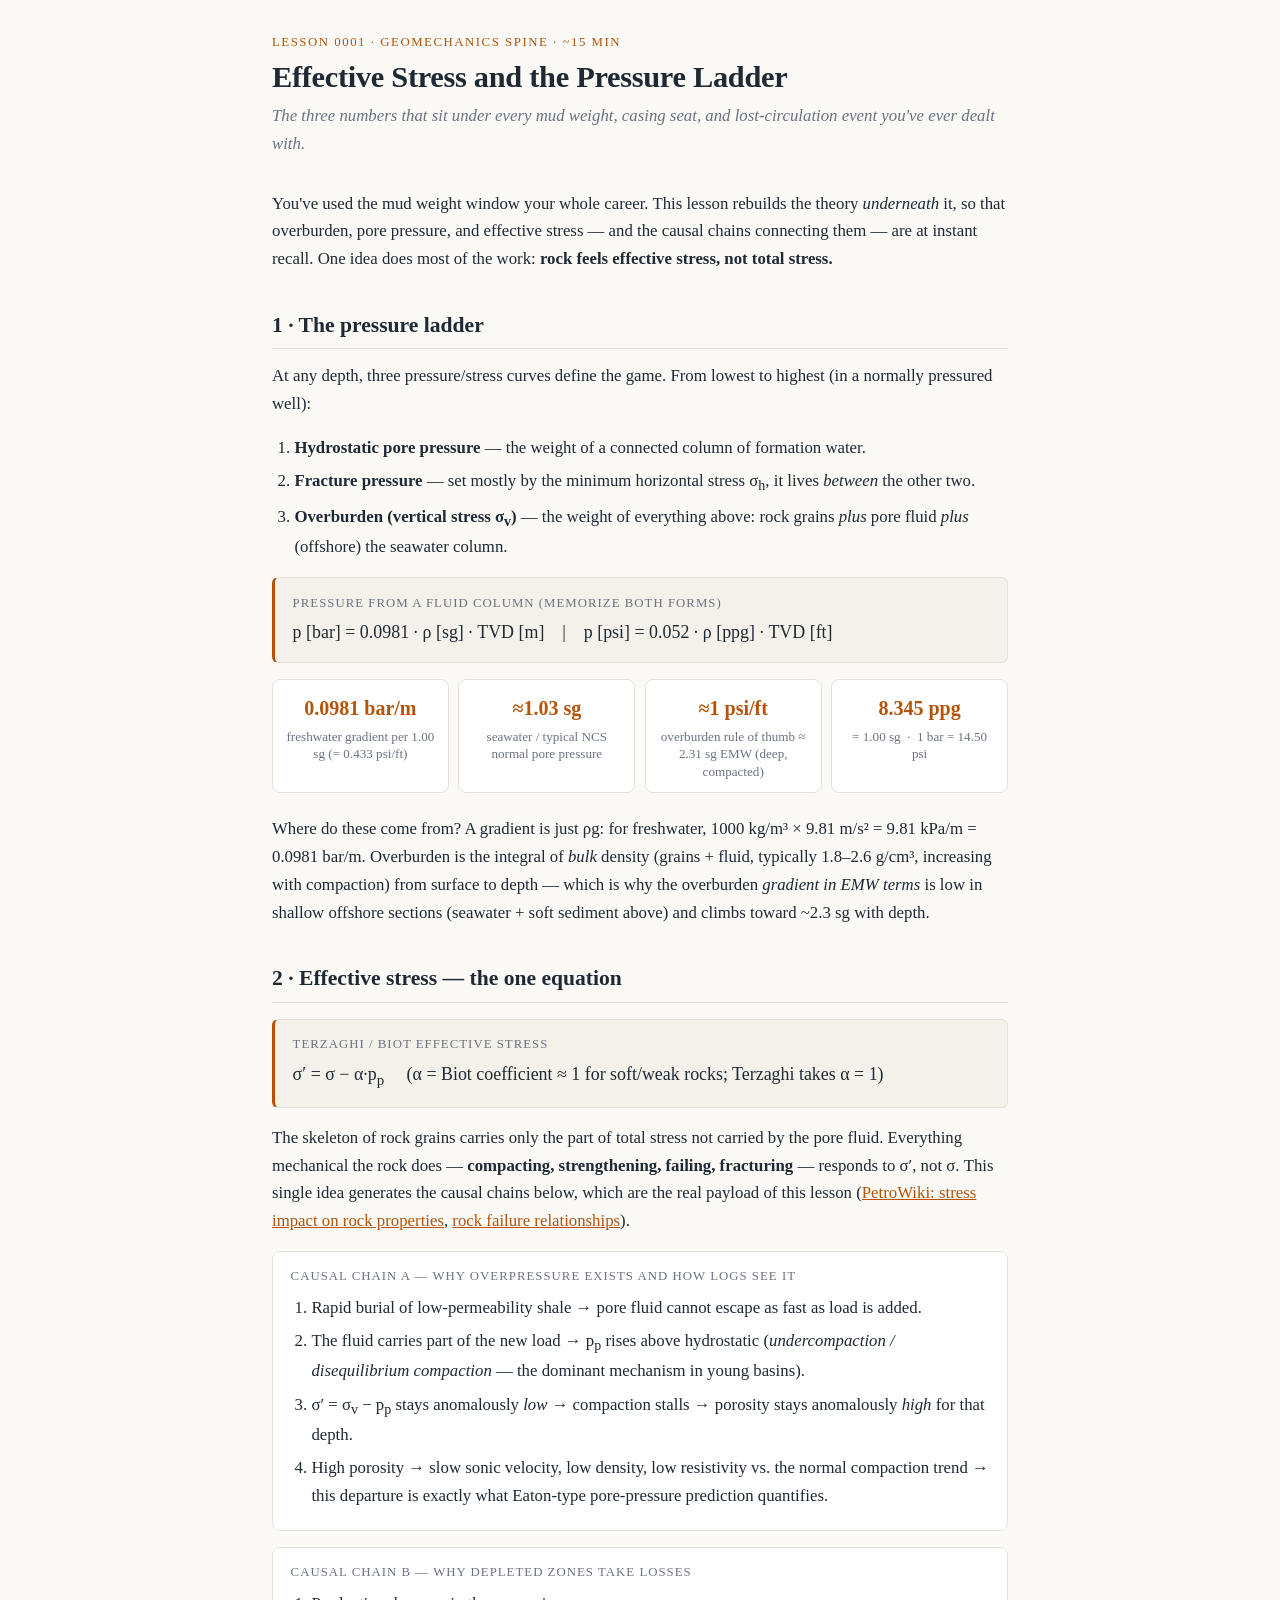
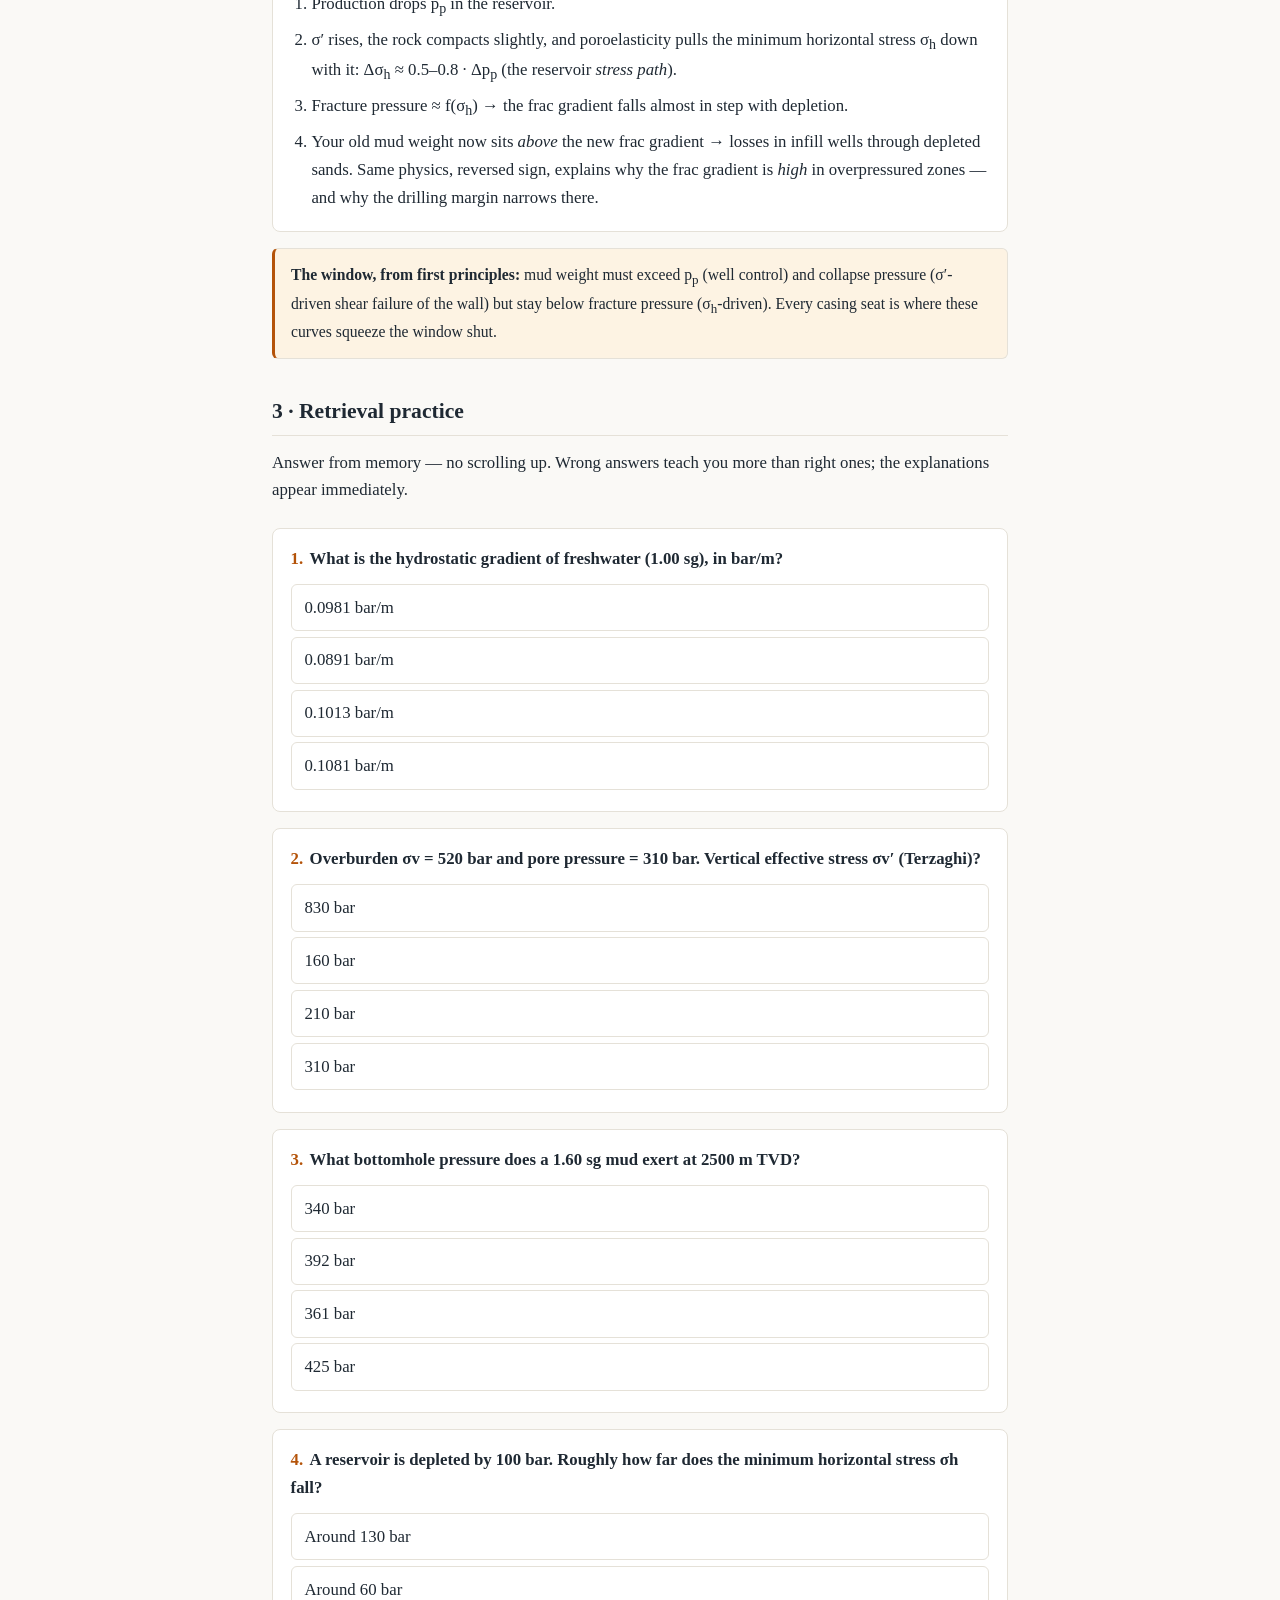
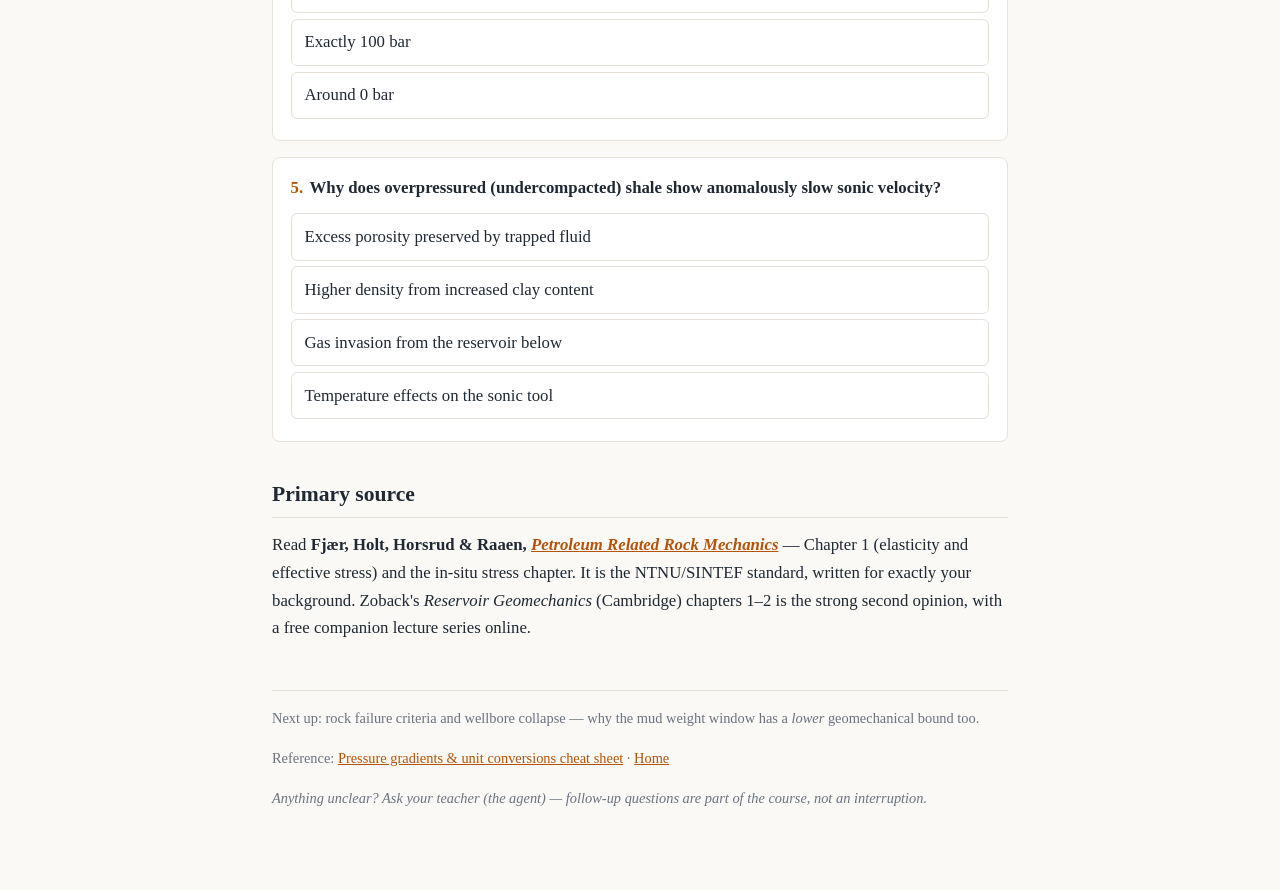
==== lessons/0001-effective-stress-and-the-pressure-ladder.html @ 8e3019ce "Session 1: mission, resources, first lesson (effective stress) + cheat sheet - MISSION.md: instant-r" ====
<!DOCTYPE html>
<html lang="en">
<head>
  <meta charset="UTF-8">
  <meta name="viewport" content="width=device-width, initial-scale=1.0">
  <title>Lesson 1 · Effective Stress and the Pressure Ladder</title>
  <link rel="stylesheet" href="../assets/course.css">
</head>
<body>
<main>
  <header class="lesson-header">
    <div class="kicker">Lesson 0001 · Geomechanics spine · ~15 min</div>
    <h1>Effective Stress and the Pressure Ladder</h1>
    <p class="subtitle">The three numbers that sit under every mud weight, casing seat, and lost-circulation event you've ever dealt with.</p>
  </header>

  <p>You've used the mud weight window your whole career. This lesson rebuilds
  the theory <em>underneath</em> it, so that overburden, pore pressure, and
  effective stress — and the causal chains connecting them — are at instant
  recall. One idea does most of the work: <strong>rock feels effective
  stress, not total stress.</strong></p>

  <h2>1 · The pressure ladder</h2>

  <p>At any depth, three pressure/stress curves define the game. From lowest
  to highest (in a normally pressured well):</p>

  <ol>
    <li><strong>Hydrostatic pore pressure</strong> — the weight of a connected
    column of formation water.</li>
    <li><strong>Fracture pressure</strong> — set mostly by the minimum
    horizontal stress σ<sub>h</sub>, it lives <em>between</em> the other two.</li>
    <li><strong>Overburden (vertical stress σ<sub>v</sub>)</strong> — the
    weight of everything above: rock grains <em>plus</em> pore fluid
    <em>plus</em> (offshore) the seawater column.</li>
  </ol>

  <div class="formula">
    <span class="label">Pressure from a fluid column (memorize both forms)</span>
    p [bar] = 0.0981 · ρ [sg] · TVD [m] &nbsp;&nbsp;&nbsp;|&nbsp;&nbsp;&nbsp; p [psi] = 0.052 · ρ [ppg] · TVD [ft]
  </div>

  <div class="key-numbers">
    <div class="key-number"><span class="value">0.0981 bar/m</span><span class="caption">freshwater gradient per 1.00 sg (= 0.433 psi/ft)</span></div>
    <div class="key-number"><span class="value">≈1.03 sg</span><span class="caption">seawater / typical NCS normal pore pressure</span></div>
    <div class="key-number"><span class="value">≈1 psi/ft</span><span class="caption">overburden rule of thumb ≈ 2.31 sg EMW (deep, compacted)</span></div>
    <div class="key-number"><span class="value">8.345 ppg</span><span class="caption">= 1.00 sg &nbsp;·&nbsp; 1 bar = 14.50 psi</span></div>
  </div>

  <p>Where do these come from? A gradient is just ρg: for freshwater,
  1000 kg/m³ × 9.81 m/s² = 9.81 kPa/m = 0.0981 bar/m. Overburden is the
  integral of <em>bulk</em> density (grains + fluid, typically 1.8–2.6 g/cm³,
  increasing with compaction) from surface to depth — which is why the
  overburden <em>gradient in EMW terms</em> is low in shallow offshore
  sections (seawater + soft sediment above) and climbs toward ~2.3 sg with
  depth.</p>

  <h2>2 · Effective stress — the one equation</h2>

  <div class="formula">
    <span class="label">Terzaghi / Biot effective stress</span>
    σ′ = σ − α·p<sub>p</sub> &nbsp;&nbsp;&nbsp; (α = Biot coefficient ≈ 1 for soft/weak rocks; Terzaghi takes α = 1)
  </div>

  <p>The skeleton of rock grains carries only the part of total stress not
  carried by the pore fluid. Everything mechanical the rock does —
  <strong>compacting, strengthening, failing, fracturing</strong> — responds
  to σ′, not σ. This single idea generates the causal chains below, which are
  the real payload of this lesson
  (<a href="https://petrowiki.spe.org/Stress_impact_on_rock_properties">PetroWiki:
  stress impact on rock properties</a>,
  <a href="https://petrowiki.spe.org/Rock_failure_relationships">rock failure
  relationships</a>).</p>

  <div class="chain">
    <div class="chain-title">Causal chain A — why overpressure exists and how logs see it</div>
    <ol>
      <li>Rapid burial of low-permeability shale → pore fluid cannot escape as fast as load is added.</li>
      <li>The fluid carries part of the new load → p<sub>p</sub> rises above hydrostatic (<em>undercompaction / disequilibrium compaction</em> — the dominant mechanism in young basins).</li>
      <li>σ′ = σ<sub>v</sub> − p<sub>p</sub> stays anomalously <em>low</em> → compaction stalls → porosity stays anomalously <em>high</em> for that depth.</li>
      <li>High porosity → slow sonic velocity, low density, low resistivity vs. the normal compaction trend → this departure is exactly what Eaton-type pore-pressure prediction quantifies.</li>
    </ol>
  </div>

  <div class="chain">
    <div class="chain-title">Causal chain B — why depleted zones take losses</div>
    <ol>
      <li>Production drops p<sub>p</sub> in the reservoir.</li>
      <li>σ′ rises, the rock compacts slightly, and poroelasticity pulls the minimum horizontal stress σ<sub>h</sub> down with it: Δσ<sub>h</sub> ≈ 0.5–0.8 · Δp<sub>p</sub> (the reservoir <em>stress path</em>).</li>
      <li>Fracture pressure ≈ f(σ<sub>h</sub>) → the frac gradient falls almost in step with depletion.</li>
      <li>Your old mud weight now sits <em>above</em> the new frac gradient → losses in infill wells through depleted sands. Same physics, reversed sign, explains why the frac gradient is <em>high</em> in overpressured zones — and why the drilling margin narrows there.</li>
    </ol>
  </div>

  <div class="callout">
    <strong>The window, from first principles:</strong> mud weight must exceed
    p<sub>p</sub> (well control) and collapse pressure (σ′-driven shear
    failure of the wall) but stay below fracture pressure (σ<sub>h</sub>-driven).
    Every casing seat is where these curves squeeze the window shut.
  </div>

  <h2>3 · Retrieval practice</h2>

  <p>Answer from memory — no scrolling up. Wrong answers teach you more than
  right ones; the explanations appear immediately.</p>

  <div id="quiz"></div>

  <h2>Primary source</h2>

  <p>Read <strong>Fjær, Holt, Horsrud &amp; Raaen,
  <a href="https://shop.elsevier.com/books/petroleum-related-rock-mechanics/fjaer/978-0-444-88913-3"><em>Petroleum
  Related Rock Mechanics</em></a></strong> — Chapter 1 (elasticity and
  effective stress) and the in-situ stress chapter. It is the NTNU/SINTEF
  standard, written for exactly your background. Zoback's
  <em>Reservoir Geomechanics</em> (Cambridge) chapters 1–2 is the strong
  second opinion, with a free companion lecture series online.</p>

  <footer class="lesson-footer">
    <p>Next up: rock failure criteria and wellbore collapse — why the mud
    weight window has a <em>lower</em> geomechanical bound too.</p>
    <p>Reference: <a href="../reference/0001-pressure-gradients-cheat-sheet.html">Pressure
    gradients &amp; unit conversions cheat sheet</a> ·
    <a href="../index.html">Home</a></p>
    <p><em>Anything unclear? Ask your teacher (the agent) — follow-up
    questions are part of the course, not an interruption.</em></p>
  </footer>
</main>

<script src="../assets/quiz.js"></script>
<script>
renderQuiz('quiz', [
  {
    q: 'What is the hydrostatic gradient of freshwater (1.00 sg), in bar/m?',
    options: ['0.0981 bar/m', '0.1081 bar/m', '0.0891 bar/m', '0.1013 bar/m'],
    answer: 0,
    explain: 'ρg = 1000 kg/m³ × 9.81 m/s² = 9.81 kPa/m = 0.0981 bar/m. Hence p [bar] = 0.0981 × sg × TVD [m]. (Field units: 0.433 psi/ft.)'
  },
  {
    q: 'Overburden σv = 520 bar and pore pressure = 310 bar. Vertical effective stress σv′ (Terzaghi)?',
    options: ['210 bar', '830 bar', '310 bar', '160 bar'],
    answer: 0,
    explain: 'σ′ = σ − pp = 520 − 310 = 210 bar. The grain skeleton carries only what the pore fluid does not.'
  },
  {
    q: 'What bottomhole pressure does a 1.60 sg mud exert at 2500 m TVD?',
    options: ['392 bar', '340 bar', '425 bar', '361 bar'],
    answer: 0,
    explain: '0.0981 × 1.60 × 2500 = 392 bar. Drill this multiplication until it is reflexive — it is the workhorse of every well-control and design calculation.'
  },
  {
    q: 'A reservoir is depleted by 100 bar. Roughly how far does the minimum horizontal stress σh fall?',
    options: ['Around 60 bar', 'Exactly 100 bar', 'Around 0 bar', 'Around 130 bar'],
    answer: 0,
    explain: 'The reservoir stress path gives Δσh ≈ 0.5–0.8 × Δpp, so ~50–80 bar — which is why frac gradients collapse in depleted sands and infill wells take losses.'
  },
  {
    q: 'Why does overpressured (undercompacted) shale show anomalously slow sonic velocity?',
    options: [
      'Excess porosity preserved by trapped fluid',
      'Higher density from increased clay content',
      'Gas invasion from the reservoir below',
      'Temperature effects on the sonic tool'
    ],
    answer: 0,
    explain: 'High pp → low effective stress → compaction stalls → porosity stays high for that depth → slow sonic. The departure from the normal compaction trend is the basis of Eaton-type pore pressure prediction.'
  }
]);
</script>
</body>
</html>
---- assets/course.css ----
/* Shared course stylesheet — linked by every lesson and reference doc.
   Tufte-inspired: generous measure, serif body, restrained color. */

:root {
  color-scheme: light dark;
  --bg: #faf9f6;
  --text: #1f2933;
  --muted: #6b7280;
  --accent: #b45309;
  --accent-soft: #fdf3e3;
  --card: #ffffff;
  --border: #e5e1d8;
  --good: #15803d;
  --bad: #b91c1c;
  --formula-bg: #f4f1ea;
}
@media (prefers-color-scheme: dark) {
  :root {
    --bg: #16181d;
    --text: #e8e6e1;
    --muted: #9ca3af;
    --accent: #f59e0b;
    --accent-soft: #2a2216;
    --card: #1f2229;
    --border: #33373f;
    --good: #4ade80;
    --bad: #f87171;
    --formula-bg: #1d2026;
  }
}

* { margin: 0; padding: 0; box-sizing: border-box; }

body {
  font-family: Georgia, 'Times New Roman', serif;
  background: var(--bg);
  color: var(--text);
  line-height: 1.65;
  padding: 2rem 1rem 4rem;
  font-size: 1.05rem;
}

main { max-width: 46rem; margin: 0 auto; }

header.lesson-header { margin-bottom: 2rem; }
.kicker {
  text-transform: uppercase;
  letter-spacing: 0.12em;
  font-size: 0.8rem;
  color: var(--accent);
  margin-bottom: 0.3rem;
}
h1 { font-size: 1.9rem; line-height: 1.25; letter-spacing: -0.01em; margin-bottom: 0.4rem; }
.subtitle { color: var(--muted); font-size: 1.05rem; font-style: italic; }

h2 {
  font-size: 1.35rem;
  margin: 2.2rem 0 0.8rem;
  padding-bottom: 0.3rem;
  border-bottom: 1px solid var(--border);
}
h3 { font-size: 1.1rem; margin: 1.6rem 0 0.5rem; }

p { margin-bottom: 1rem; }
ul, ol { margin: 0 0 1rem 1.4rem; }
li { margin-bottom: 0.35rem; }

a { color: var(--accent); }

strong { font-weight: 700; }

/* Formula block */
.formula {
  background: var(--formula-bg);
  border: 1px solid var(--border);
  border-left: 3px solid var(--accent);
  border-radius: 6px;
  padding: 0.9rem 1.1rem;
  margin: 1rem 0;
  font-family: 'Cambria Math', Georgia, serif;
  font-size: 1.12rem;
  overflow-x: auto;
}
.formula .label {
  display: block;
  font-family: Georgia, serif;
  font-size: 0.8rem;
  text-transform: uppercase;
  letter-spacing: 0.08em;
  color: var(--muted);
  margin-bottom: 0.3rem;
}

/* Key number cards */
.key-numbers {
  display: grid;
  grid-template-columns: repeat(auto-fit, minmax(150px, 1fr));
  gap: 0.6rem;
  margin: 1rem 0 1.4rem;
}
.key-number {
  background: var(--card);
  border: 1px solid var(--border);
  border-radius: 8px;
  padding: 0.7rem 0.8rem;
  text-align: center;
}
.key-number .value { font-size: 1.25rem; font-weight: 700; color: var(--accent); }
.key-number .caption { font-size: 0.82rem; color: var(--muted); line-height: 1.35; display: block; margin-top: 0.2rem; }

/* Causal chain */
.chain {
  background: var(--card);
  border: 1px solid var(--border);
  border-radius: 8px;
  padding: 0.9rem 1.1rem;
  margin: 1rem 0;
}
.chain ol { margin: 0 0 0 1.3rem; }
.chain .chain-title {
  font-size: 0.8rem;
  text-transform: uppercase;
  letter-spacing: 0.08em;
  color: var(--muted);
  margin-bottom: 0.4rem;
}

/* Callouts */
.callout {
  border: 1px solid var(--border);
  border-left: 3px solid var(--accent);
  background: var(--accent-soft);
  border-radius: 6px;
  padding: 0.8rem 1rem;
  margin: 1rem 0;
  font-size: 0.98rem;
}

/* Tables */
table { border-collapse: collapse; width: 100%; margin: 1rem 0; font-size: 0.95rem; }
th, td { border: 1px solid var(--border); padding: 0.45rem 0.65rem; text-align: left; }
th { background: var(--formula-bg); font-family: Georgia, serif; }
td.num, th.num { text-align: right; font-variant-numeric: tabular-nums; }

/* Footer nav */
footer.lesson-footer {
  margin-top: 3rem;
  padding-top: 1rem;
  border-top: 1px solid var(--border);
  color: var(--muted);
  font-size: 0.9rem;
}

/* Print */
@media print {
  body { background: #fff; color: #000; font-size: 10.5pt; padding: 0; }
  .quiz-container, .no-print { display: none; }
  a { color: #000; text-decoration: none; }
  .key-number .value { color: #000; }
}
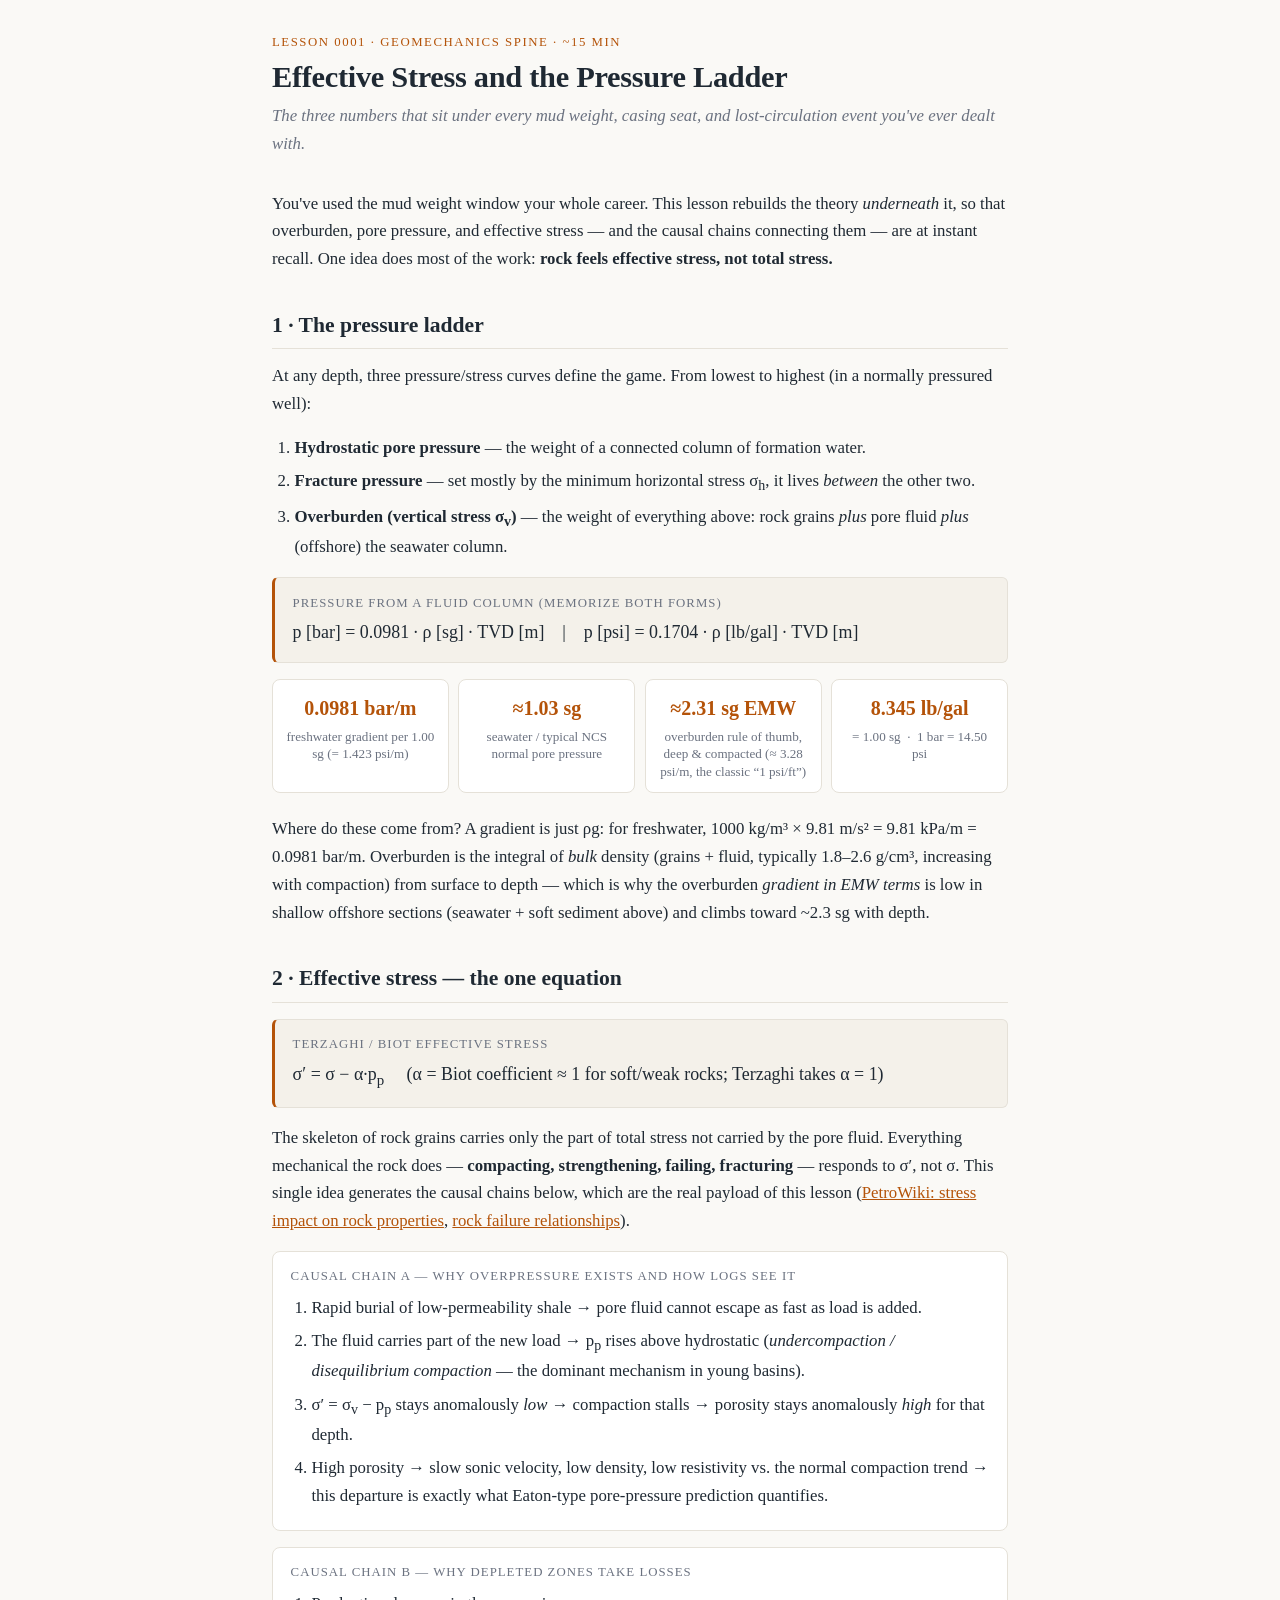
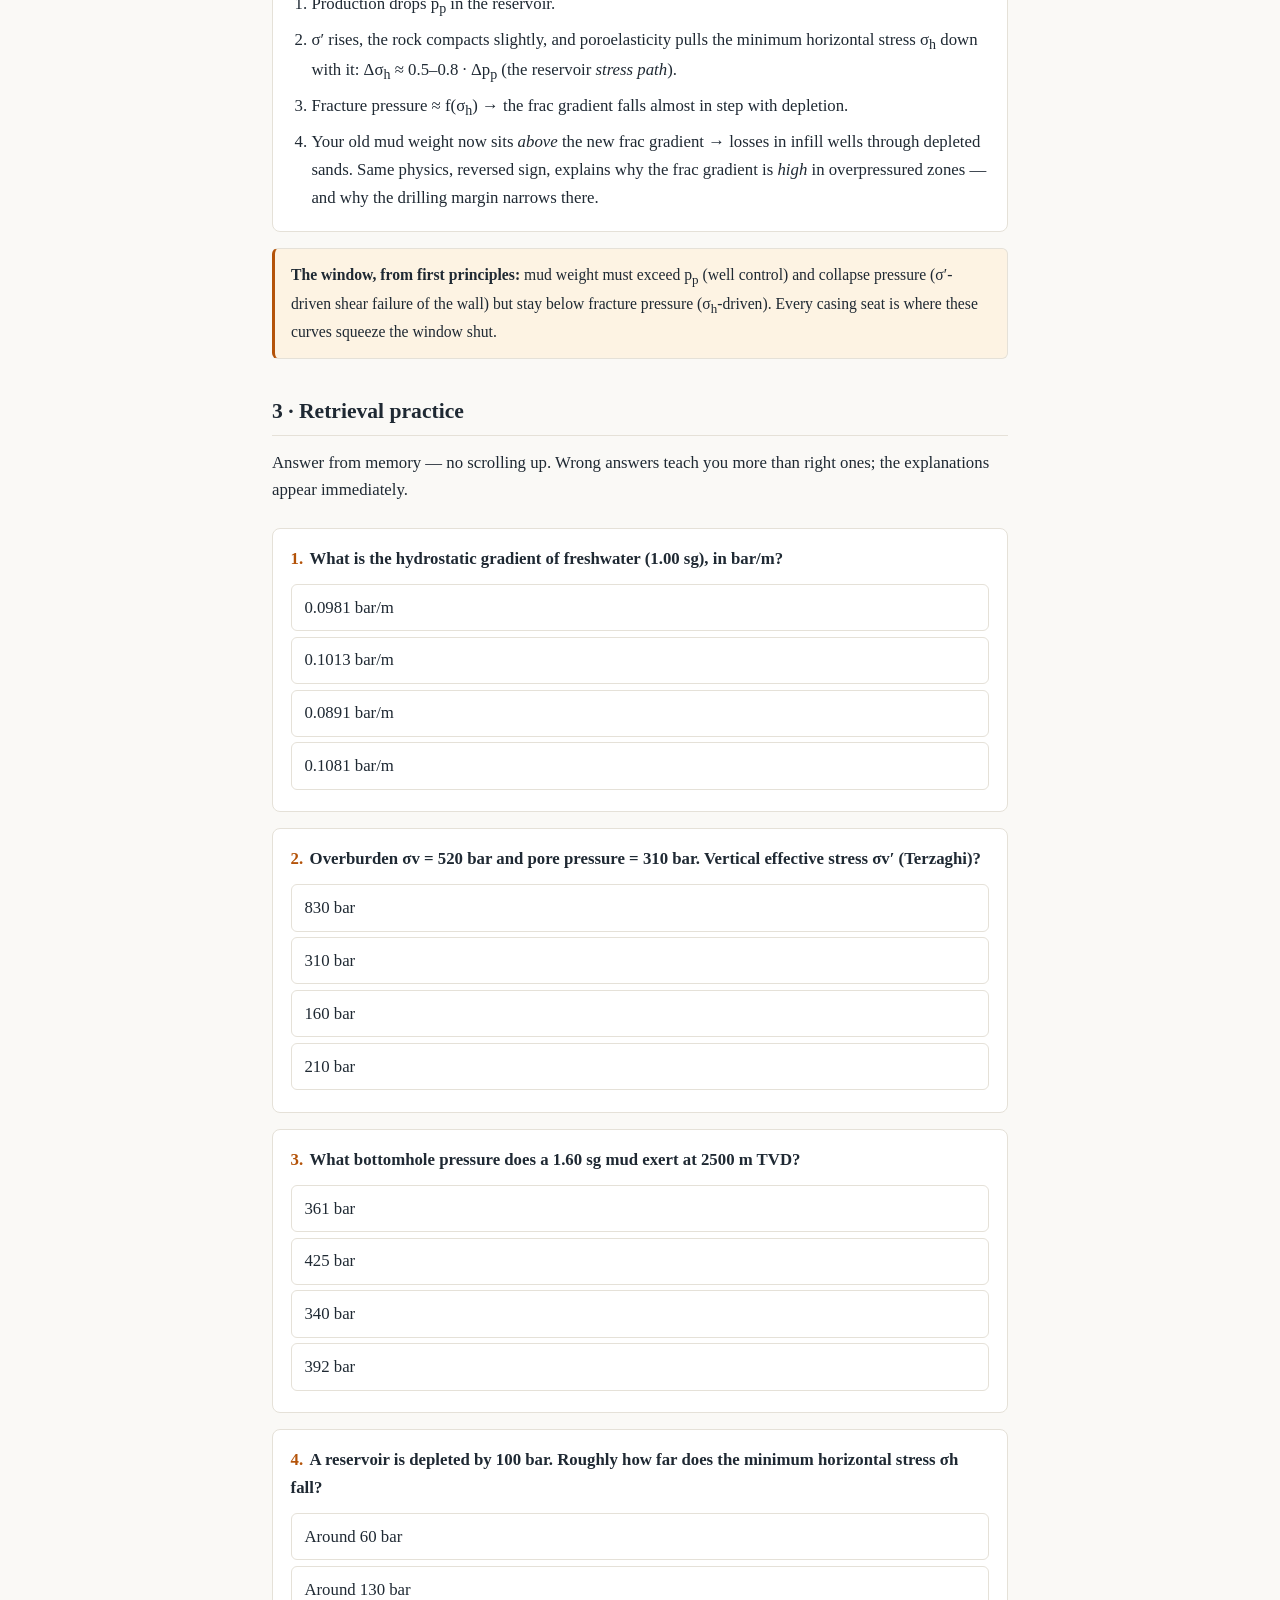
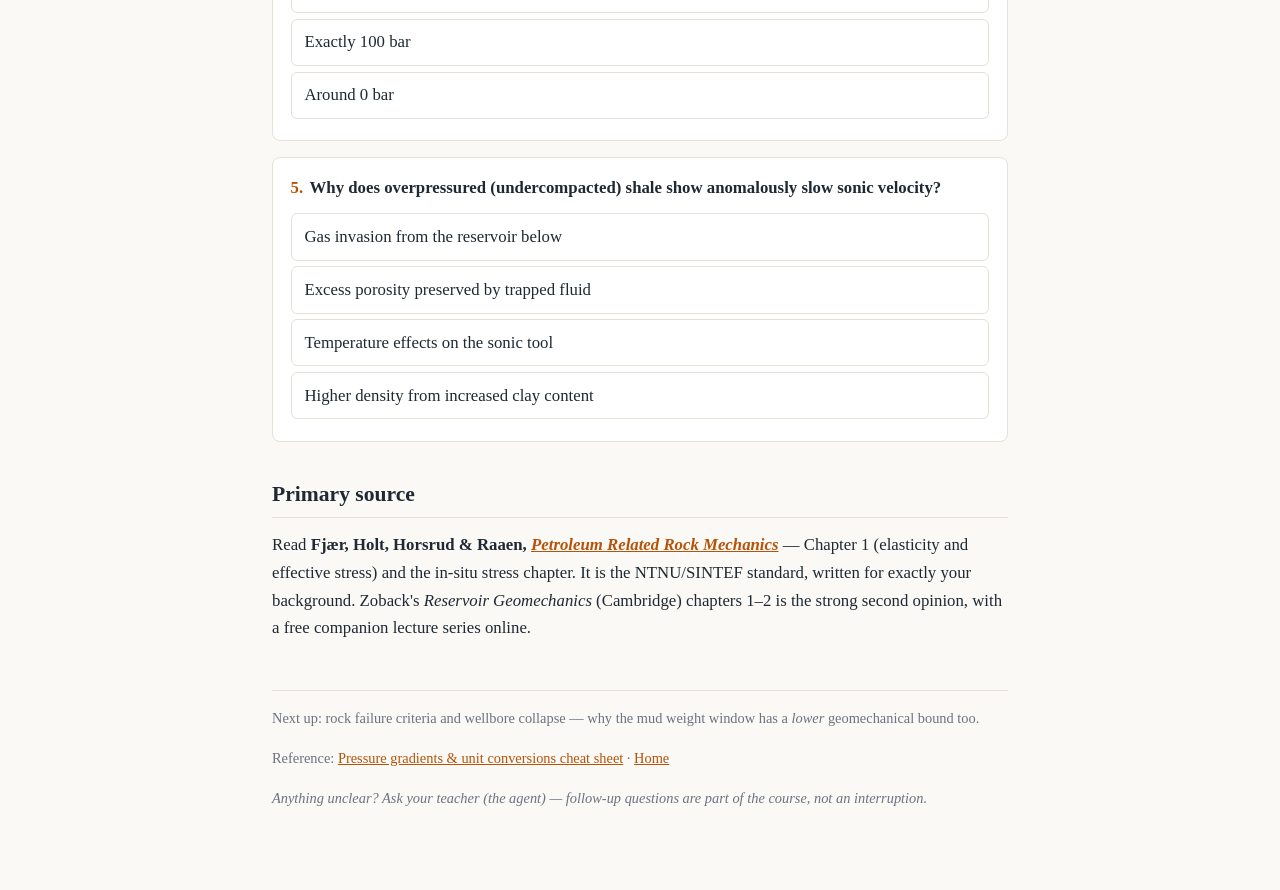
==== commit d6842d1f: "Switch secondary unit system to Brazilian field units (psi, lb/gal, meters) Per user preference: SI/" ====
--- a/lessons/0001-effective-stress-and-the-pressure-ladder.html
+++ b/lessons/0001-effective-stress-and-the-pressure-ladder.html
@@ -37,14 +37,14 @@
 
   <div class="formula">
     <span class="label">Pressure from a fluid column (memorize both forms)</span>
-    p [bar] = 0.0981 · ρ [sg] · TVD [m] &nbsp;&nbsp;&nbsp;|&nbsp;&nbsp;&nbsp; p [psi] = 0.052 · ρ [ppg] · TVD [ft]
+    p [bar] = 0.0981 · ρ [sg] · TVD [m] &nbsp;&nbsp;&nbsp;|&nbsp;&nbsp;&nbsp; p [psi] = 0.1704 · ρ [lb/gal] · TVD [m]
   </div>
 
   <div class="key-numbers">
-    <div class="key-number"><span class="value">0.0981 bar/m</span><span class="caption">freshwater gradient per 1.00 sg (= 0.433 psi/ft)</span></div>
+    <div class="key-number"><span class="value">0.0981 bar/m</span><span class="caption">freshwater gradient per 1.00 sg (= 1.423 psi/m)</span></div>
     <div class="key-number"><span class="value">≈1.03 sg</span><span class="caption">seawater / typical NCS normal pore pressure</span></div>
-    <div class="key-number"><span class="value">≈1 psi/ft</span><span class="caption">overburden rule of thumb ≈ 2.31 sg EMW (deep, compacted)</span></div>
-    <div class="key-number"><span class="value">8.345 ppg</span><span class="caption">= 1.00 sg &nbsp;·&nbsp; 1 bar = 14.50 psi</span></div>
+    <div class="key-number"><span class="value">≈2.31 sg EMW</span><span class="caption">overburden rule of thumb, deep &amp; compacted (≈ 3.28 psi/m, the classic “1 psi/ft”)</span></div>
+    <div class="key-number"><span class="value">8.345 lb/gal</span><span class="caption">= 1.00 sg &nbsp;·&nbsp; 1 bar = 14.50 psi</span></div>
   </div>
 
   <p>Where do these come from? A gradient is just ρg: for freshwater,
@@ -134,7 +134,7 @@
     q: 'What is the hydrostatic gradient of freshwater (1.00 sg), in bar/m?',
     options: ['0.0981 bar/m', '0.1081 bar/m', '0.0891 bar/m', '0.1013 bar/m'],
     answer: 0,
-    explain: 'ρg = 1000 kg/m³ × 9.81 m/s² = 9.81 kPa/m = 0.0981 bar/m. Hence p [bar] = 0.0981 × sg × TVD [m]. (Field units: 0.433 psi/ft.)'
+    explain: 'ρg = 1000 kg/m³ × 9.81 m/s² = 9.81 kPa/m = 0.0981 bar/m. Hence p [bar] = 0.0981 × sg × TVD [m]. (Brazilian field units: p [psi] = 0.1704 × lb/gal × TVD [m], i.e. 1.423 psi/m for freshwater.)'
   },
   {
     q: 'Overburden σv = 520 bar and pore pressure = 310 bar. Vertical effective stress σv′ (Terzaghi)?',
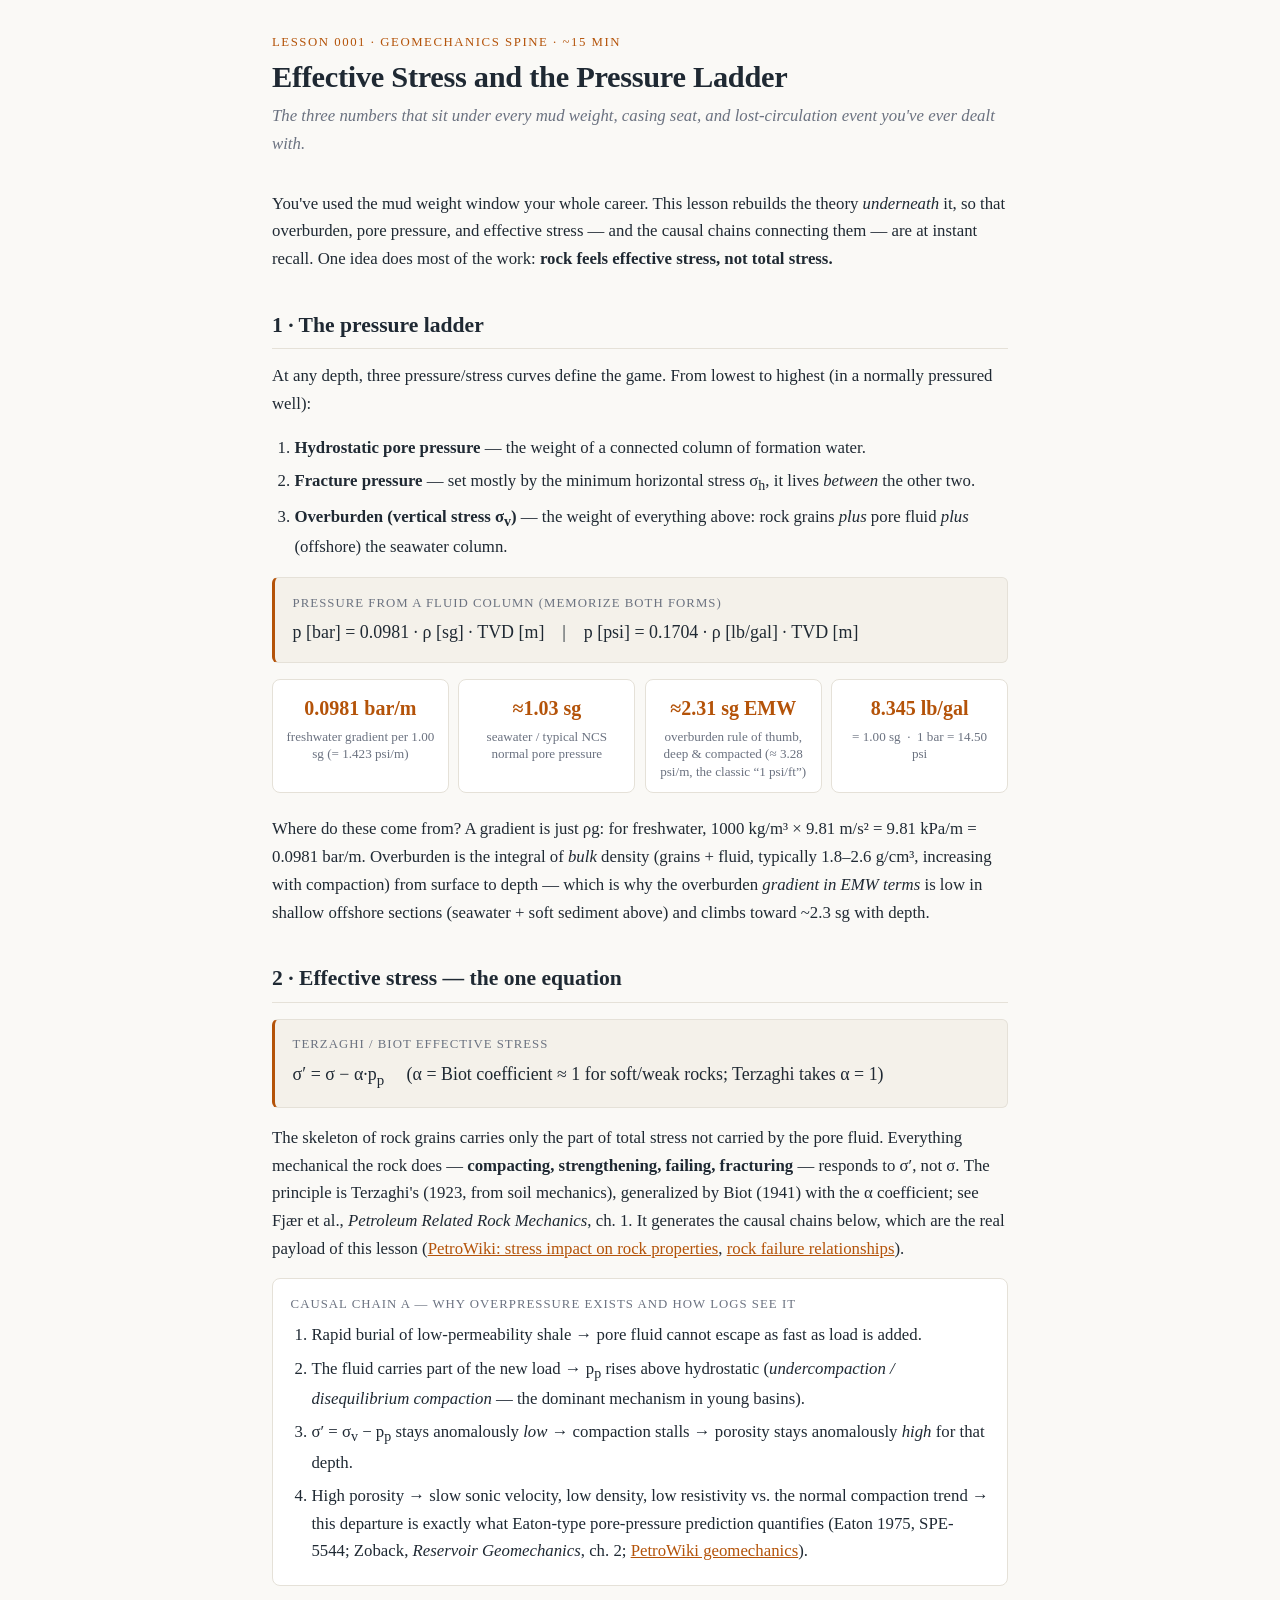
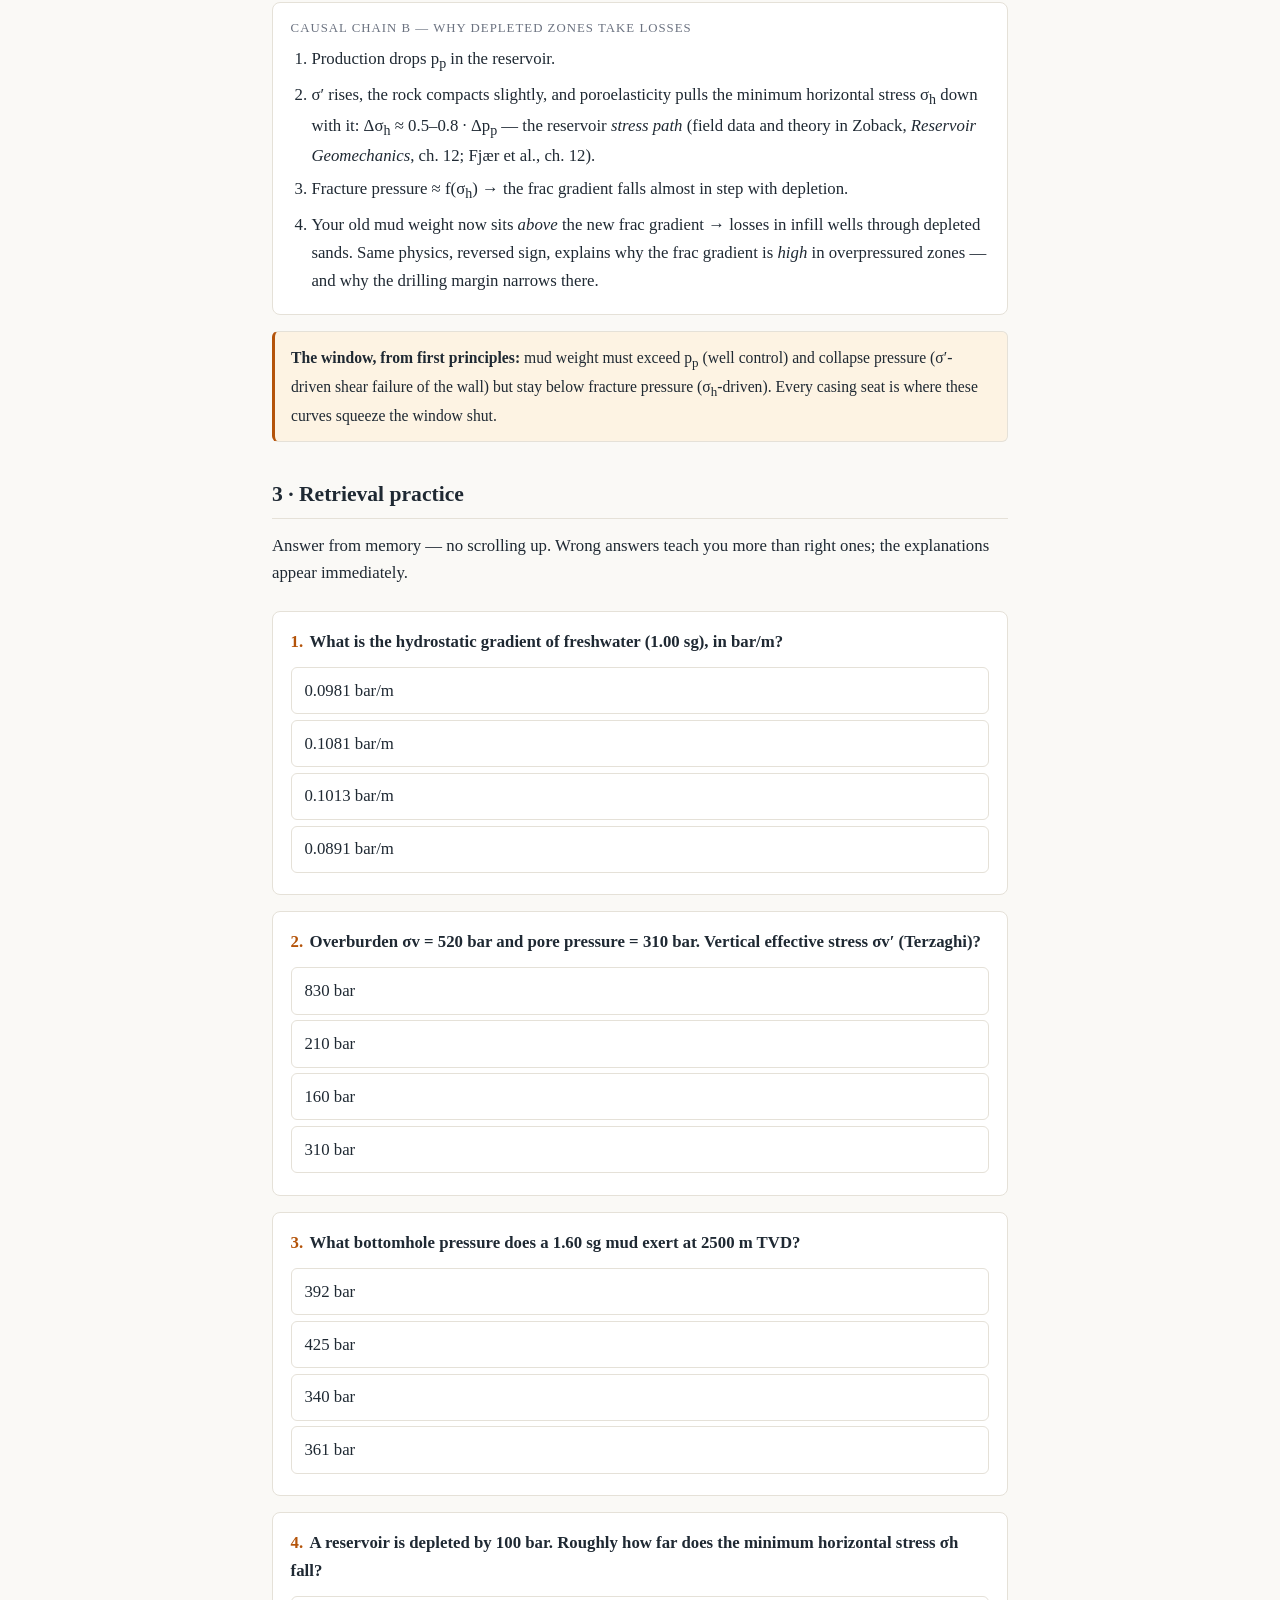
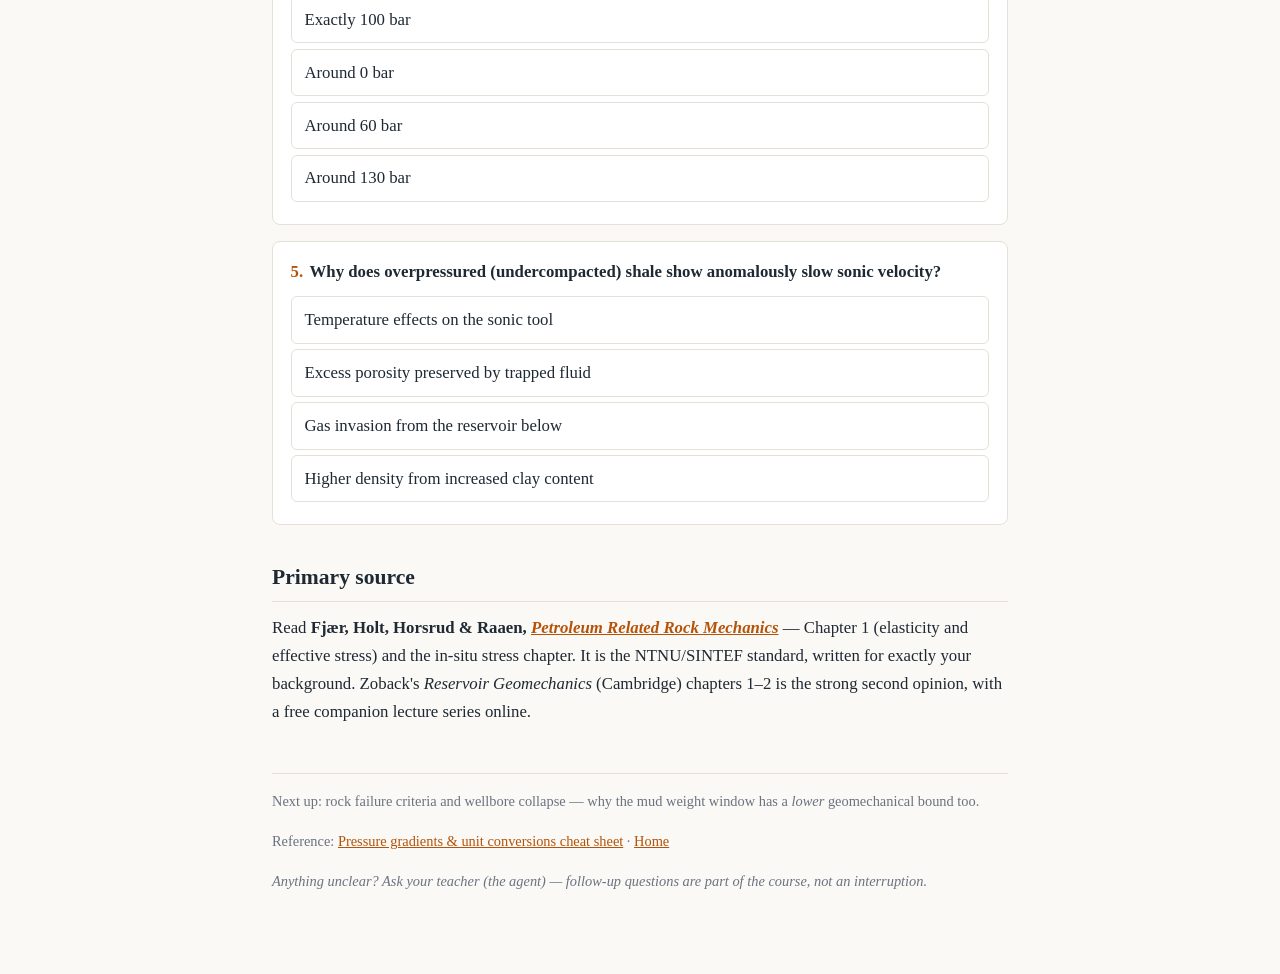
==== commit 0c946d87: "Apply skill-compliance audit: glossary, citations, quiz hygiene, shared styles, verified resources -" ====
--- a/lessons/0001-effective-stress-and-the-pressure-ladder.html
+++ b/lessons/0001-effective-stress-and-the-pressure-ladder.html
@@ -65,8 +65,10 @@
   <p>The skeleton of rock grains carries only the part of total stress not
   carried by the pore fluid. Everything mechanical the rock does —
   <strong>compacting, strengthening, failing, fracturing</strong> — responds
-  to σ′, not σ. This single idea generates the causal chains below, which are
-  the real payload of this lesson
+  to σ′, not σ. The principle is Terzaghi's (1923, from soil mechanics),
+  generalized by Biot (1941) with the α coefficient; see Fjær et al.,
+  <em>Petroleum Related Rock Mechanics</em>, ch. 1. It generates the causal
+  chains below, which are the real payload of this lesson
   (<a href="https://petrowiki.spe.org/Stress_impact_on_rock_properties">PetroWiki:
   stress impact on rock properties</a>,
   <a href="https://petrowiki.spe.org/Rock_failure_relationships">rock failure
@@ -78,7 +80,7 @@
       <li>Rapid burial of low-permeability shale → pore fluid cannot escape as fast as load is added.</li>
       <li>The fluid carries part of the new load → p<sub>p</sub> rises above hydrostatic (<em>undercompaction / disequilibrium compaction</em> — the dominant mechanism in young basins).</li>
       <li>σ′ = σ<sub>v</sub> − p<sub>p</sub> stays anomalously <em>low</em> → compaction stalls → porosity stays anomalously <em>high</em> for that depth.</li>
-      <li>High porosity → slow sonic velocity, low density, low resistivity vs. the normal compaction trend → this departure is exactly what Eaton-type pore-pressure prediction quantifies.</li>
+      <li>High porosity → slow sonic velocity, low density, low resistivity vs. the normal compaction trend → this departure is exactly what Eaton-type pore-pressure prediction quantifies (Eaton 1975, SPE-5544; Zoback, <em>Reservoir Geomechanics</em>, ch. 2; <a href="https://petrowiki.spe.org/Category:5.1.10_Reservoir_geomechanics">PetroWiki geomechanics</a>).</li>
     </ol>
   </div>
 
@@ -86,7 +88,7 @@
     <div class="chain-title">Causal chain B — why depleted zones take losses</div>
     <ol>
       <li>Production drops p<sub>p</sub> in the reservoir.</li>
-      <li>σ′ rises, the rock compacts slightly, and poroelasticity pulls the minimum horizontal stress σ<sub>h</sub> down with it: Δσ<sub>h</sub> ≈ 0.5–0.8 · Δp<sub>p</sub> (the reservoir <em>stress path</em>).</li>
+      <li>σ′ rises, the rock compacts slightly, and poroelasticity pulls the minimum horizontal stress σ<sub>h</sub> down with it: Δσ<sub>h</sub> ≈ 0.5–0.8 · Δp<sub>p</sub> — the reservoir <em>stress path</em> (field data and theory in Zoback, <em>Reservoir Geomechanics</em>, ch. 12; Fjær et al., ch. 12).</li>
       <li>Fracture pressure ≈ f(σ<sub>h</sub>) → the frac gradient falls almost in step with depletion.</li>
       <li>Your old mud weight now sits <em>above</em> the new frac gradient → losses in infill wells through depleted sands. Same physics, reversed sign, explains why the frac gradient is <em>high</em> in overpressured zones — and why the drilling margin narrows there.</li>
     </ol>
@@ -132,37 +134,37 @@
 renderQuiz('quiz', [
   {
     q: 'What is the hydrostatic gradient of freshwater (1.00 sg), in bar/m?',
-    options: ['0.0981 bar/m', '0.1081 bar/m', '0.0891 bar/m', '0.1013 bar/m'],
-    answer: 0,
+    options: ['0.1081 bar/m', '0.0891 bar/m', '0.0981 bar/m', '0.1013 bar/m'],
+    answer: 2,
     explain: 'ρg = 1000 kg/m³ × 9.81 m/s² = 9.81 kPa/m = 0.0981 bar/m. Hence p [bar] = 0.0981 × sg × TVD [m]. (Brazilian field units: p [psi] = 0.1704 × lb/gal × TVD [m], i.e. 1.423 psi/m for freshwater.)'
   },
   {
     q: 'Overburden σv = 520 bar and pore pressure = 310 bar. Vertical effective stress σv′ (Terzaghi)?',
-    options: ['210 bar', '830 bar', '310 bar', '160 bar'],
-    answer: 0,
+    options: ['830 bar', '210 bar', '310 bar', '160 bar'],
+    answer: 1,
     explain: 'σ′ = σ − pp = 520 − 310 = 210 bar. The grain skeleton carries only what the pore fluid does not.'
   },
   {
     q: 'What bottomhole pressure does a 1.60 sg mud exert at 2500 m TVD?',
-    options: ['392 bar', '340 bar', '425 bar', '361 bar'],
-    answer: 0,
+    options: ['340 bar', '425 bar', '392 bar', '361 bar'],
+    answer: 2,
     explain: '0.0981 × 1.60 × 2500 = 392 bar. Drill this multiplication until it is reflexive — it is the workhorse of every well-control and design calculation.'
   },
   {
     q: 'A reservoir is depleted by 100 bar. Roughly how far does the minimum horizontal stress σh fall?',
-    options: ['Around 60 bar', 'Exactly 100 bar', 'Around 0 bar', 'Around 130 bar'],
-    answer: 0,
+    options: ['Exactly 100 bar', 'Around 0 bar', 'Around 130 bar', 'Around 60 bar'],
+    answer: 3,
     explain: 'The reservoir stress path gives Δσh ≈ 0.5–0.8 × Δpp, so ~50–80 bar — which is why frac gradients collapse in depleted sands and infill wells take losses.'
   },
   {
     q: 'Why does overpressured (undercompacted) shale show anomalously slow sonic velocity?',
     options: [
+      'Higher density from increased clay content',
       'Excess porosity preserved by trapped fluid',
-      'Higher density from increased clay content',
       'Gas invasion from the reservoir below',
       'Temperature effects on the sonic tool'
     ],
-    answer: 0,
+    answer: 1,
     explain: 'High pp → low effective stress → compaction stalls → porosity stays high for that depth → slow sonic. The departure from the normal compaction trend is the basis of Eaton-type pore pressure prediction.'
   }
 ]);
--- a/assets/course.css
+++ b/assets/course.css
@@ -142,6 +142,24 @@
 th { background: var(--formula-bg); font-family: Georgia, serif; }
 td.num, th.num { text-align: right; font-variant-numeric: tabular-nums; }
 
+/* Document list (homepage / archive pages) */
+ul.doc-list { list-style: none; margin: 0 0 1rem; }
+ul.doc-list li {
+  background: var(--card);
+  border: 1px solid var(--border);
+  border-radius: 8px;
+  margin-bottom: 0.6rem;
+}
+ul.doc-list a {
+  display: block;
+  padding: 0.8rem 1rem;
+  color: var(--accent);
+  text-decoration: none;
+  font-size: 1.05rem;
+}
+ul.doc-list a:hover { text-decoration: underline; }
+ul.doc-list .date { color: var(--muted); font-size: 0.85rem; display: block; }
+
 /* Footer nav */
 footer.lesson-footer {
   margin-top: 3rem;
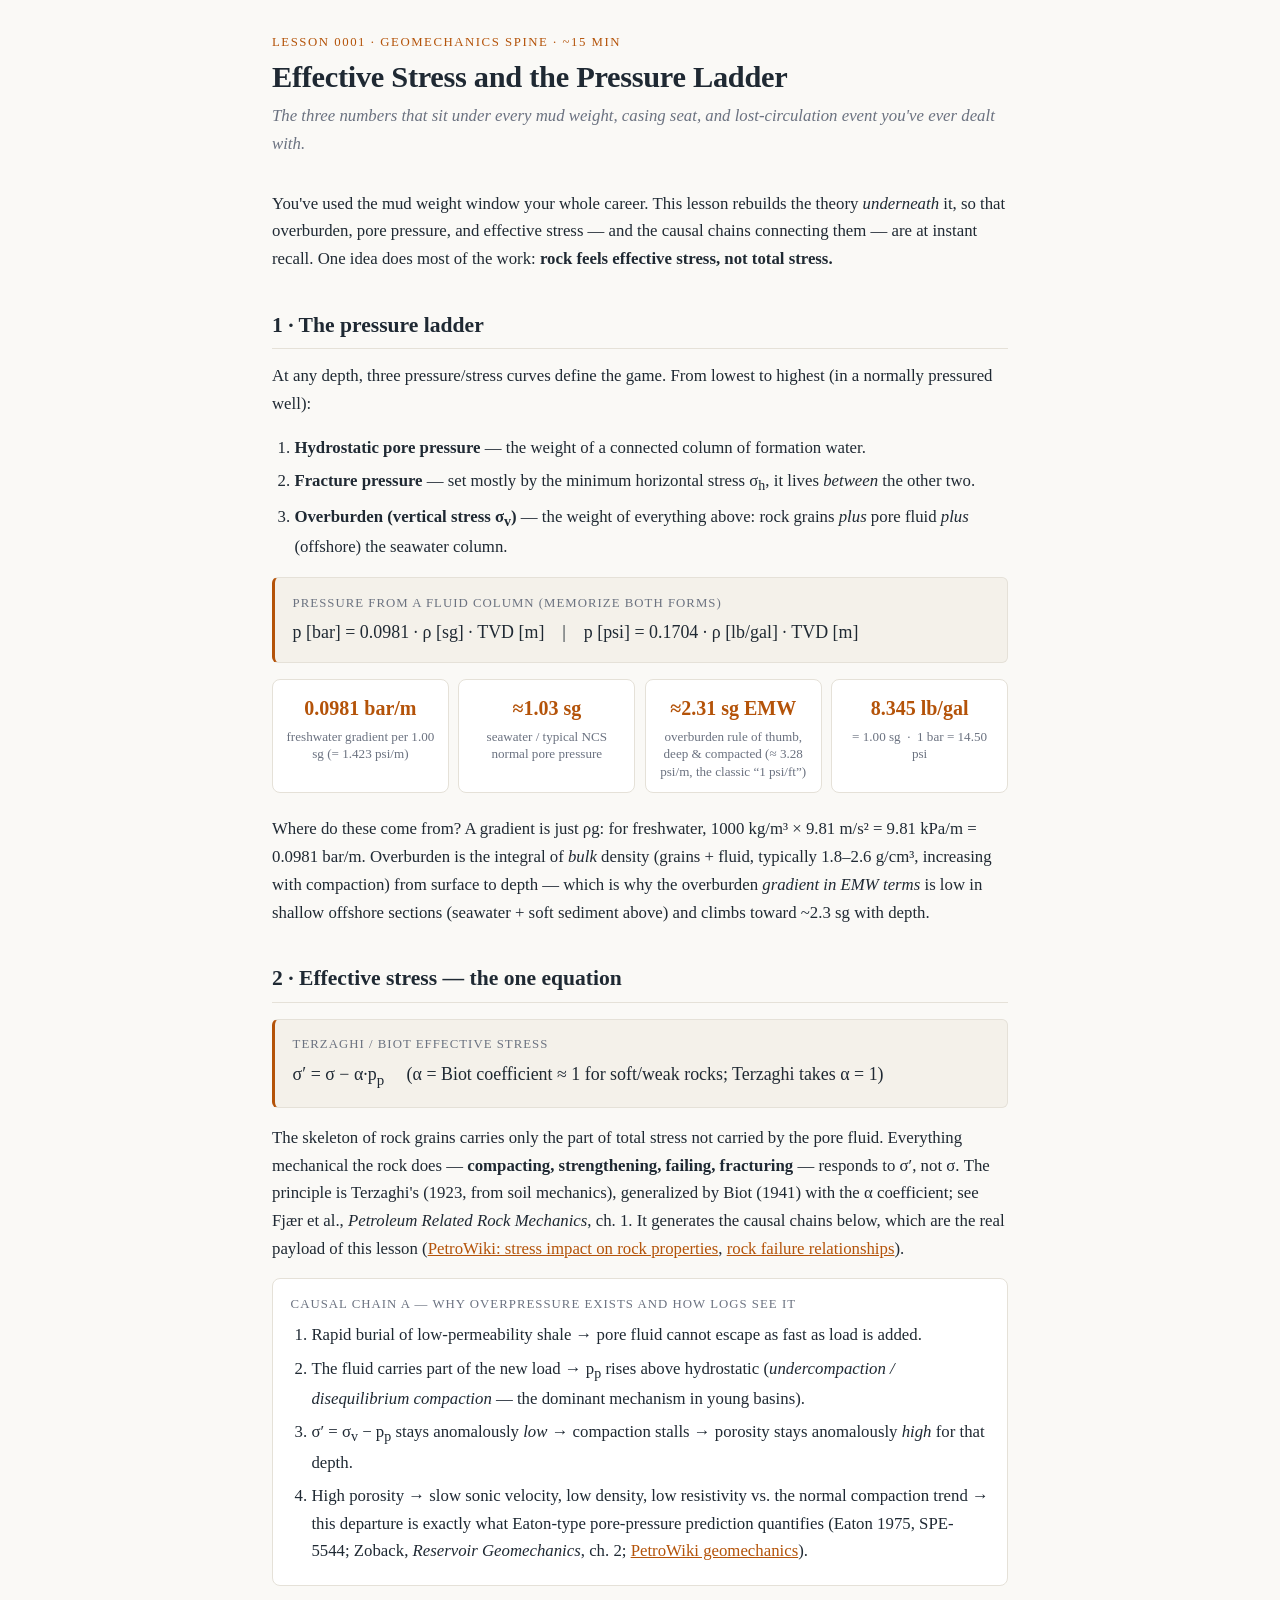
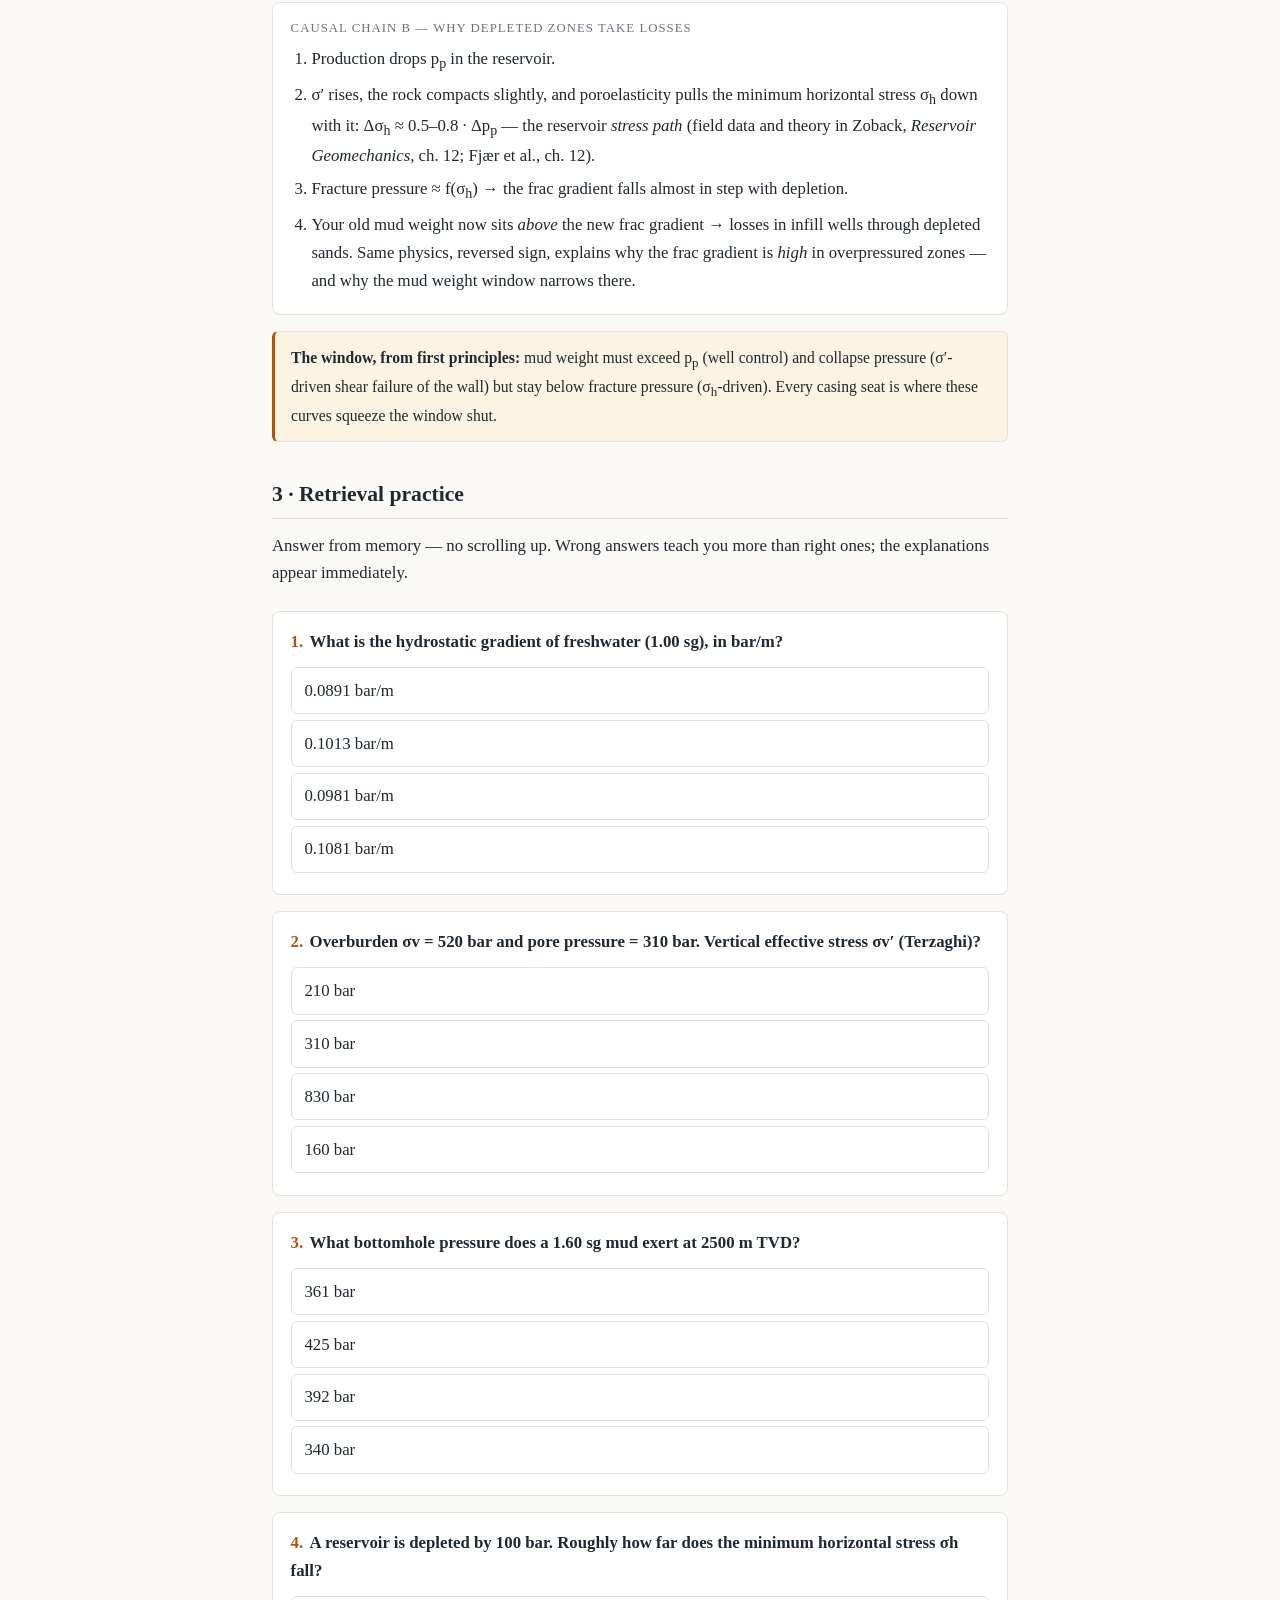
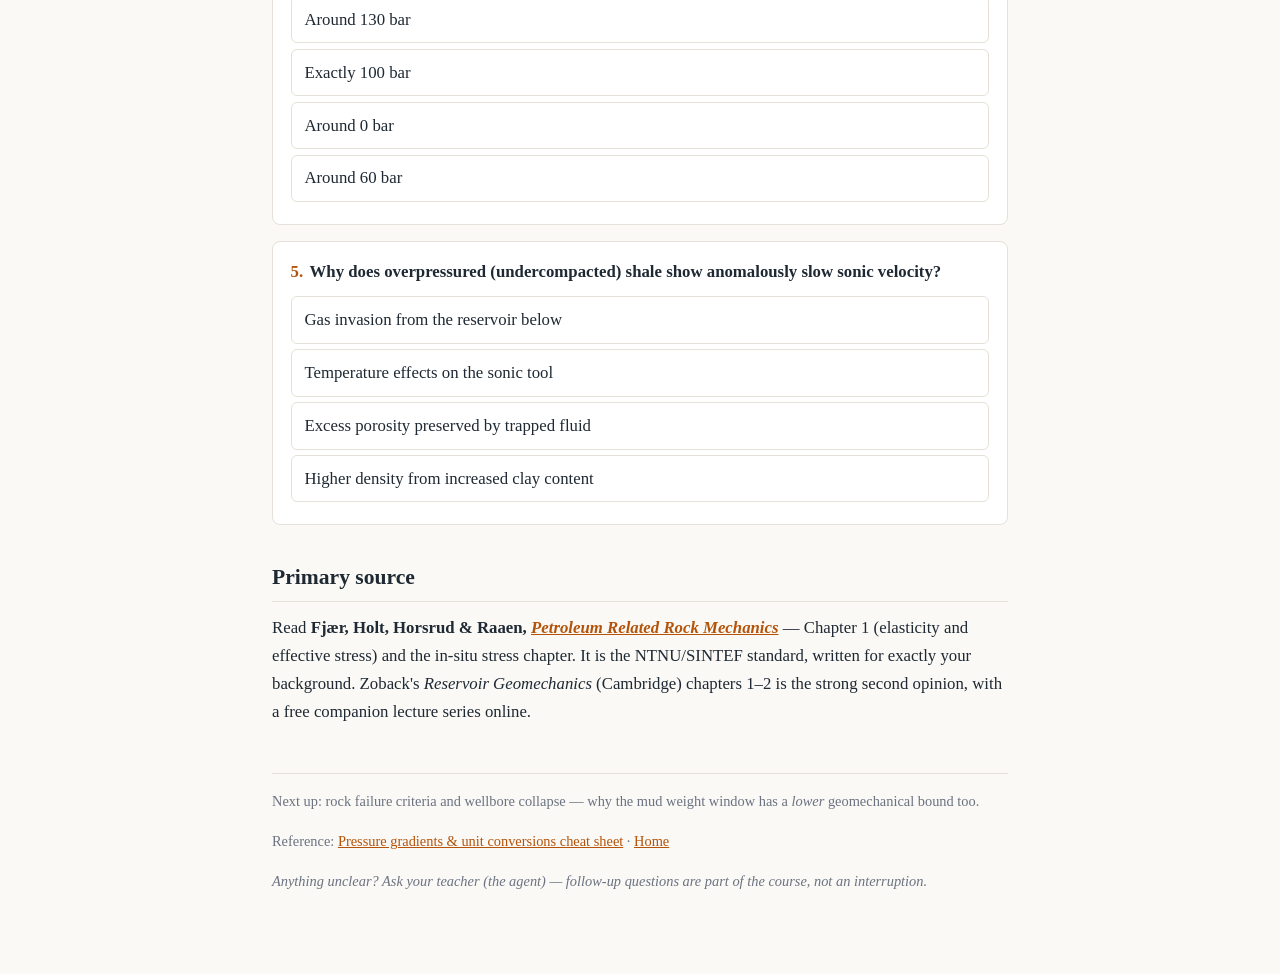
==== commit d1e47662: "Deep audit: functional browser tests pass; fix glossary adherence, stale next-up, session log - Less" ====
--- a/lessons/0001-effective-stress-and-the-pressure-ladder.html
+++ b/lessons/0001-effective-stress-and-the-pressure-ladder.html
@@ -90,7 +90,7 @@
       <li>Production drops p<sub>p</sub> in the reservoir.</li>
       <li>σ′ rises, the rock compacts slightly, and poroelasticity pulls the minimum horizontal stress σ<sub>h</sub> down with it: Δσ<sub>h</sub> ≈ 0.5–0.8 · Δp<sub>p</sub> — the reservoir <em>stress path</em> (field data and theory in Zoback, <em>Reservoir Geomechanics</em>, ch. 12; Fjær et al., ch. 12).</li>
       <li>Fracture pressure ≈ f(σ<sub>h</sub>) → the frac gradient falls almost in step with depletion.</li>
-      <li>Your old mud weight now sits <em>above</em> the new frac gradient → losses in infill wells through depleted sands. Same physics, reversed sign, explains why the frac gradient is <em>high</em> in overpressured zones — and why the drilling margin narrows there.</li>
+      <li>Your old mud weight now sits <em>above</em> the new frac gradient → losses in infill wells through depleted sands. Same physics, reversed sign, explains why the frac gradient is <em>high</em> in overpressured zones — and why the mud weight window narrows there.</li>
     </ol>
   </div>
 
